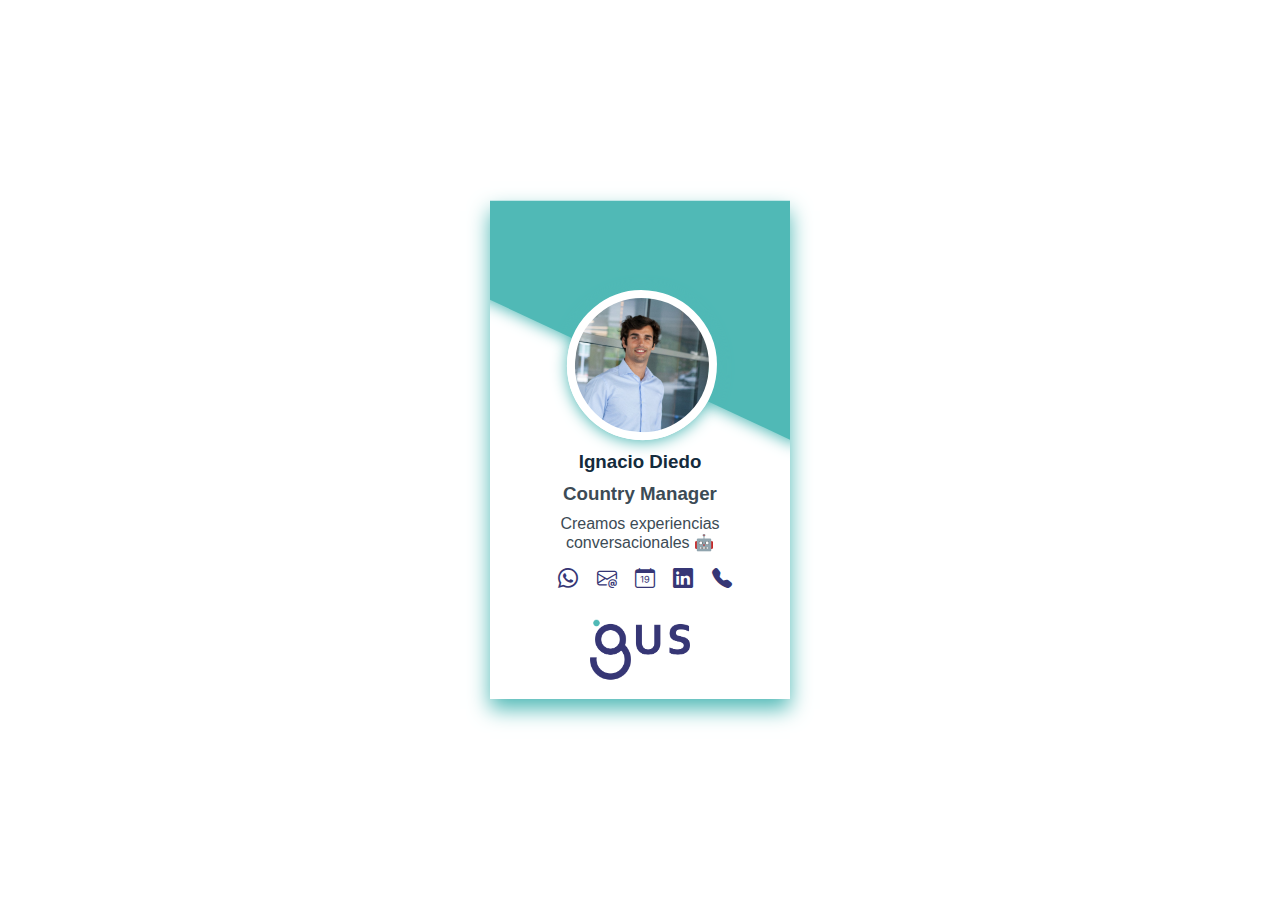
==== ignacio.html @ 0a8fd780 "guille y igna" ====
<!DOCTYPE html>
<html lang="en">

<head>
    <meta charset="UTF-8">
    <meta name="viewport" content="width=device-width, initial-scale=1.0">
    <link rel="stylesheet" href="https://cdn.jsdelivr.net/npm/bootstrap-icons@1.10.3/font/bootstrap-icons.css">
    <style type="text/css">
        
* {
    padding: 0;
    margin: 0;
    box-sizing: border-box;
}

body {
    top: 50%;
    left: 50%;
    position: absolute;
    transform: translate(-50%, -50%);
}

.container {
    width: 300px;
    box-shadow: 0 10px 20px #50B9B6;
    background-size: cover;
    justify-content: center;
    align-items: center;
    text-align: center;
    overflow: hidden;
    font-family: 'Abel', sans-serif;
}

.image {
    height: 150px;
    width: 150px;
    background-image: url('img/igna.jpeg');
    background-size: cover;
    border-radius: 50%;
    border: 8px solid white;
    position: relative;
    top: 170px;
    margin-left: 150px;
    box-shadow: 0 2px 15px #50B9B6;
    transform: rotate(-20deg);
}

.shape {
    height: 250px;
    width: 400px;
    background-color: #50B9B6;
    margin-left: -20px;
    position: relative;
    top: -80px;
    box-shadow: 0 2px 15px #50B9B6;
    transform: rotate(25deg);
}

h3 {
    color: #142B3C;
    margin-bottom: 10px;
    font-family: 'Montserrat', sans-serif;
}

.title {
    color: #3C4B55;
    font-family: 'Montserrat', sans-serif;
}

p {
    padding-left: 30px;
    padding-right: 30px;
    color: #3C4B55;
    font-family: 'Montserrat', sans-serif;
}

.icons {
    margin-top: 15px;
}

.icons i {
    margin-left: 10px;
    font-size: 20px;
    transition: 0.3s;
    color: #363675;
    padding: 2px;
}

.icons i:hover {
    transform: scale(1.1);
    color: #363675;
}

.icon-gus {
  margin-top: 15px;
 
}
.img img{
  margin-top: 15px;
  margin-bottom: 15px;
  width: 100px;
}
    </style>

    <title>Ignacio Diego</title>
</head>

<body>
    <div class="container">
        <div class="shape">
            <div class="image"></div>
        </div>
        <h3>Ignacio Diedo</h3>
        <h3 class="title">Country Manager</h3>
        <p>Creamos experiencias conversacionales &#129302;</p>
        <div class="icons">
          <a href="https://wa.me/34638311052"><i class="bi bi-whatsapp" aria-hidden="true"></i></a>
          <a href="mailto:ignacio@gus.chat"><i class="bi bi-envelope-at" aria-hidden="true"></i></a>
          <a href="https://app.hubspot.com/meetings/ignacio79"><i class="bi bi-calendar-date" aria-hidden="true"></i></a>
          <a href="https://www.linkedin.com/in/ignacio-diego-04011162/"><i class="bi bi-linkedin" aria-hidden="true"></i></a>
          <a href="tel:+34638311052"><i class="bi bi-telephone-fill" aria-hidden="true"></i></a>
        </div>
    <div class="icon-gus">
      <a class="img" href="https://gus.chat"><img src="img/logo_azul.png"></a>
    </div>
    </div>
</body>

</html>
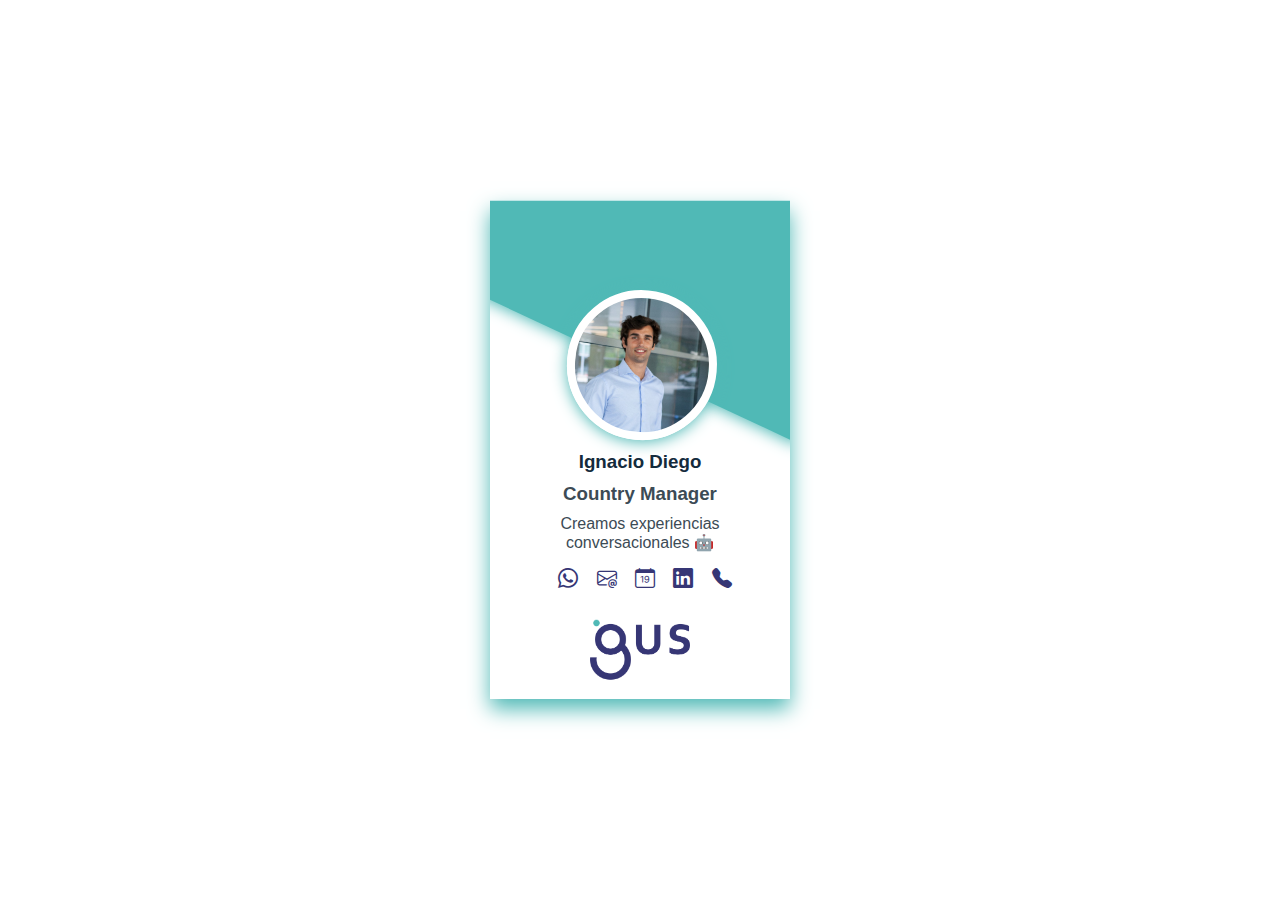
==== commit 884ae03f: "correction" ====
--- a/ignacio.html
+++ b/ignacio.html
@@ -110,7 +110,7 @@
         <div class="shape">
             <div class="image"></div>
         </div>
-        <h3>Ignacio Diedo</h3>
+        <h3>Ignacio Diego</h3>
         <h3 class="title">Country Manager</h3>
         <p>Creamos experiencias conversacionales &#129302;</p>
         <div class="icons">
